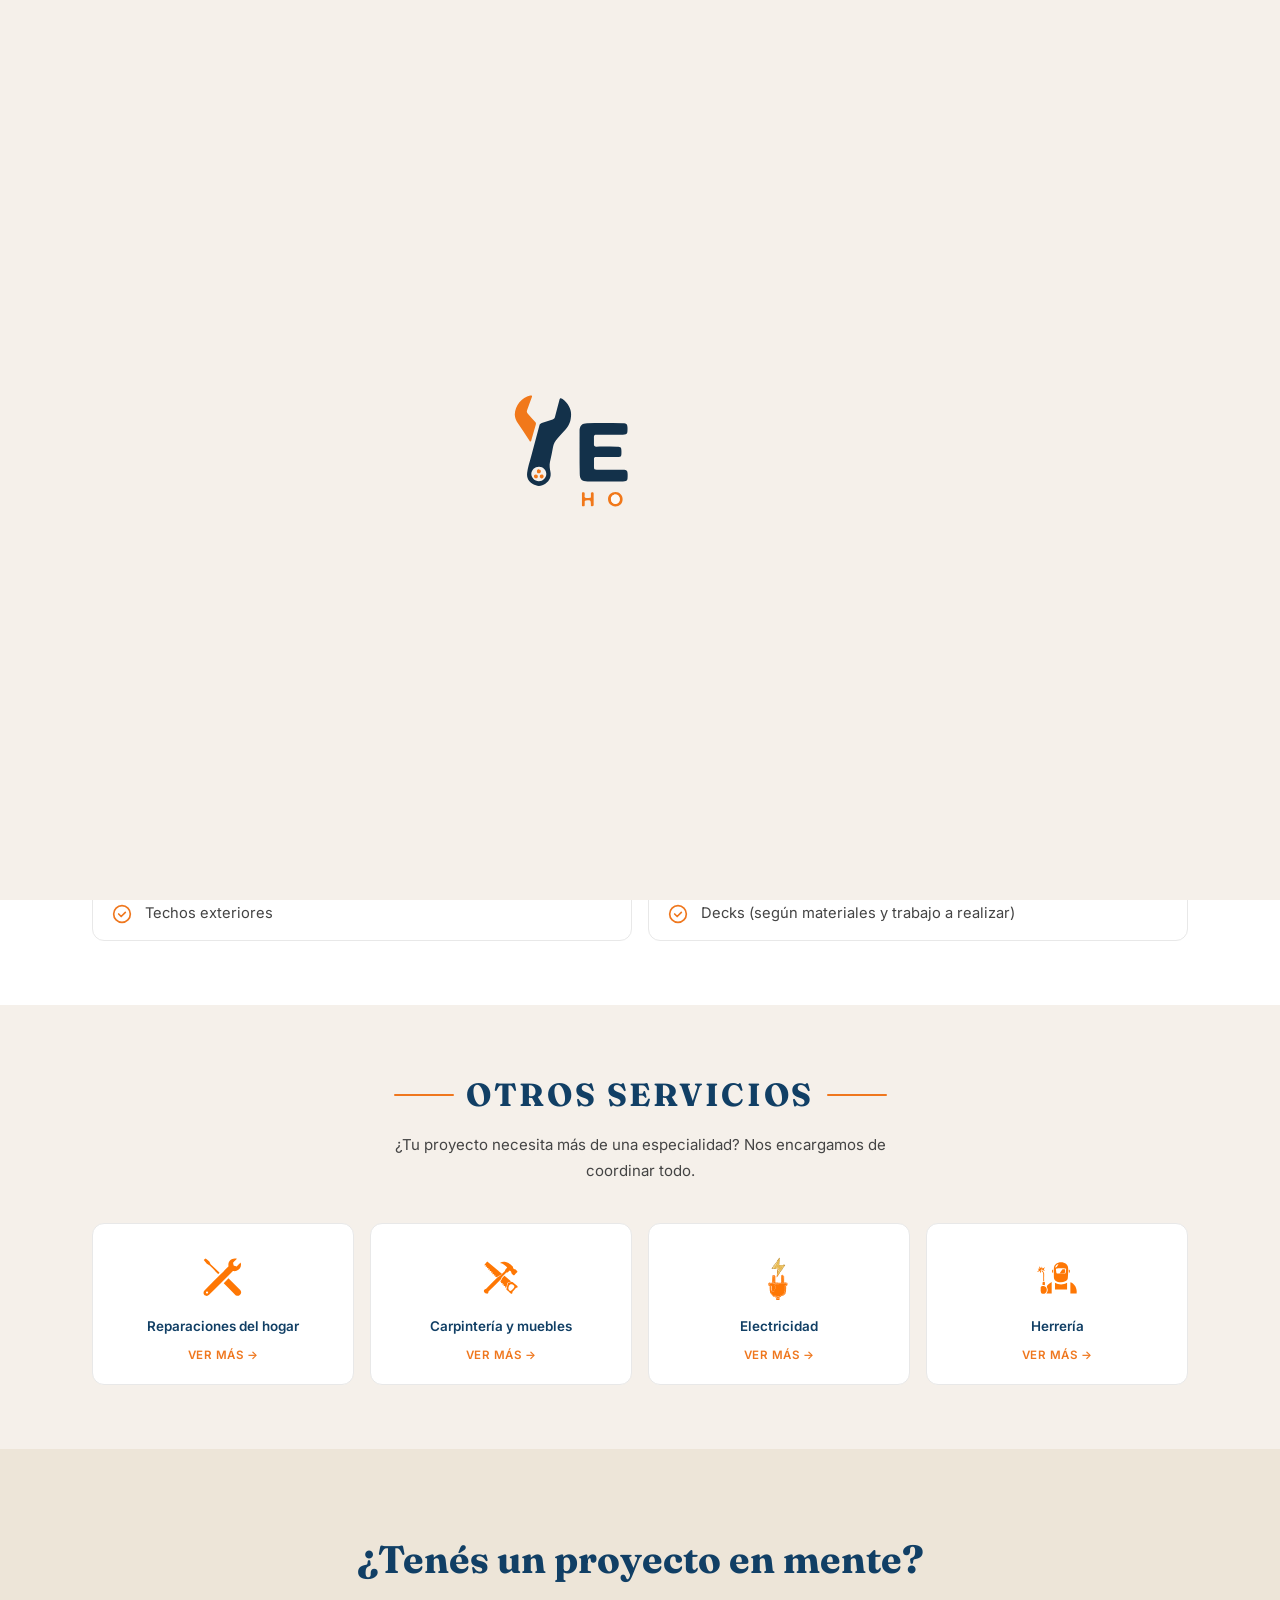
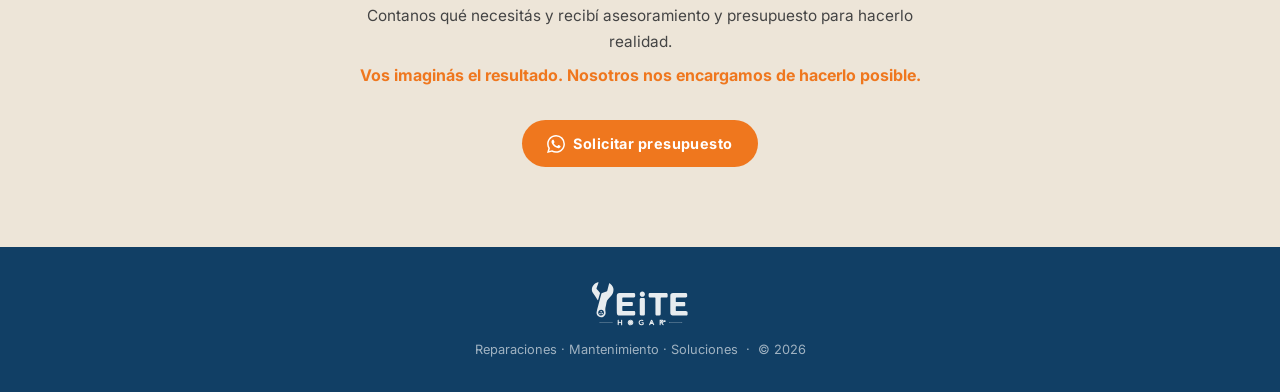
==== servicios/albanileria.html @ 860bdb2c "Initial commit: sitio web Yeite Hogar Co-Authored-By: Claude Sonnet 5 <noreply@anthropic.com>" ====
<!DOCTYPE html>
<html lang="es">
<head>
  <meta charset="UTF-8">
  <meta name="viewport" content="width=device-width, initial-scale=1.0">
  <title>Albañilería – Yeite Hogar</title>
  <meta name="description" content="Reparaciones de albañilería, pequeñas reformas, piletas, pérgolas, techos exteriores y decks. Solicitá presupuesto por WhatsApp.">
  <link rel="preconnect" href="https://fonts.googleapis.com">
  <link rel="preconnect" href="https://fonts.gstatic.com" crossorigin>
  <link href="https://fonts.googleapis.com/css2?family=Fraunces:ital,opsz,wght@0,9..144,400;0,9..144,700;1,9..144,400&family=Inter:wght@400;500;600;700&display=swap" rel="stylesheet">
  <link rel="icon" type="image/x-icon" href="../assets/img/favicon.ico">
  <link rel="stylesheet" href="../assets/css/styles.css">

  <!-- Google tag (gtag.js) -->
<script async src="https://www.googletagmanager.com/gtag/js?id=G-6PPZXK1RP9"></script>
<script>
  window.dataLayer = window.dataLayer || [];
  function gtag(){dataLayer.push(arguments);}
  gtag('js', new Date());

  gtag('config', 'G-6PPZXK1RP9');
</script>

  <!-- Google tag (gtag.js) -->
<script async src="https://www.googletagmanager.com/gtag/js?id=G-9BJTFR44V6"></script>
<script>
  window.dataLayer = window.dataLayer || [];
  function gtag(){dataLayer.push(arguments);}
  gtag('js', new Date());

  gtag('config', 'G-9BJTFR44V6');
</script>

<!-- Google Tag Manager -->
<script>(function(w,d,s,l,i){w[l]=w[l]||[];w[l].push({'gtm.start':
new Date().getTime(),event:'gtm.js'});var f=d.getElementsByTagName(s)[0],
j=d.createElement(s),dl=l!='dataLayer'?'&l='+l:'';j.async=true;j.src=
'https://www.googletagmanager.com/gtm.js?id='+i+dl;f.parentNode.insertBefore(j,f);
})(window,document,'script','dataLayer','GTM-WVPDNW99');</script>
<!-- End Google Tag Manager -->
</head>
<body>

  <!-- Google Tag Manager (noscript) -->
<noscript><iframe src="https://www.googletagmanager.com/ns.html?id=GTM-WVPDNW99"
height="0" width="0" style="display:none;visibility:hidden"></iframe></noscript>
<!-- End Google Tag Manager (noscript) -->

  <!-- ── PRELOADER ── -->
  <div id="preloader" aria-hidden="true">
    <div class="preloader-logo-wrap">
      <svg id="preloader-logo" viewBox="0 0 600 292" xmlns="http://www.w3.org/2000/svg">
        <style>
          #preloader-logo .st3{fill:#13314A;}
          #preloader-logo .st4{fill:#F1781A;}
          #preloader-logo .st2{fill:#FFFFFF;}
          #preloader-logo .st5{fill:#FDFAF7;}
        </style>

        <g id="pl-llave">
          <path class="st3" d="M141,62.4c-0.1,16.2-4.4,26.4-12.3,35.2c-6.4,7.1-12.6,14.3-19.2,21.1c-5.4,5.7-8.9,12-10.2,19.9
            c-1.9,11.5-4.5,22.8-7.1,34.2c-1.8,8-0.1,15.7,1.2,23.6c1.9,11-2.1,20-11,26.4c-9.5,6.8-19.8,7.3-29.8,1.3
            c-9.5-5.6-14.4-14.4-13.1-25.4c1.4-12.8,5.9-25,9.1-37.5c6.2-24,12.9-47.9,19.1-72c0.9-3.4,2.6-4.9,5.6-5.9
            c8.4-2.8,16.7-5.9,25.1-8.5c3.2-1,4.7-2.7,5.5-6c3.2-12.8,6.7-25.5,10-38.3c1.4-5.3,2.7-5.8,7.4-2.7
            C133.4,35.9,141.1,51.2,141,62.4z M67.1,183.9c-9.7-0.2-17.7,7.3-17.9,16.5c-0.2,9.1,7.8,17.2,17.3,17.3
            c9.2,0.1,17.1-7.6,17.3-16.7C83.9,191.8,76.4,184,67.1,183.9z"/>
          <path class="st4" d="M11,63.7c0.9-21,16-39.4,35.6-43.8c1.3-0.3,2.8-1.1,3.9,0.1c1.1,1.2,0.2,2.6-0.2,3.9
            c-3.5,9.8-7,19.6-10.7,29.4c-1.3,3.3-1,5.6,1.6,8.3c5.9,6.2,11.3,12.8,17.1,19.2c1.7,1.8,2,3.4,1.3,5.8
            c-3.5,11.9-6.8,23.9-10.2,35.9c-0.4,1.3-0.4,3.1-2,3.4c-1.7,0.3-2.1-1.6-2.8-2.7c-9.6-14.4-19-28.9-28.7-43.2
            C12.4,74.9,11.4,69.2,11,63.7z"/>
          <path class="st4" d="M65.5,199.2c-2.3-0.3-3.6-2.2-3.4-5c0.2-2.7,2-4.2,4.7-4.1c2.9,0.1,4.7,1.9,4.4,4.8
            C71,197.7,69.3,199.5,65.5,199.2z"/>
          <path class="st4" d="M64.3,205.7c0,3.3-1.7,5-4.3,5.1c-2.6,0.1-4.6-1.4-4.7-4.1c-0.1-2.7,1.2-4.8,4.4-4.8
            C62.6,201.9,63.9,203.6,64.3,205.7z"/>
          <path class="st4" d="M73.1,211c-2.4-0.5-4.4-1.7-4.4-4.5c-0.1-2.9,1.4-4.7,4.4-4.7c2.7,0,4.4,1.5,4.5,4.2
            C77.8,208.9,75.9,210.4,73.1,211z"/>
        </g>

        <g class="pl-letter" data-x="160">
          <path class="st3" d="M160.5,150.3c0-16.4,0-32.8,0-49.1c0-11.7,5.6-17.7,17.4-17.8c27.6-0.2,55.2-0.1,82.9,0
            c8.2,0,10.3,2.5,10.4,10.8c0,16.1,0,16.1-16,16.1c-18.1,0-36.2,0-54.3,0c-6.4,0-7.2,0.9-7.2,7.3c0,4.8,0.1,9.7,0,14.5
            c-0.2,4,1.5,5.5,5.5,5.5c15.9-0.1,31.8,0,47.8,0c8.8,0,10.2,1.4,10.2,10.4c0,13.5-0.1,13.6-13.5,13.6c-14.5,0-29,0-43.5,0
            c-5.7,0-6.4,0.8-6.4,6.5c0,5.6,0,11.2,0,16.8c0.1,5.3,1,6.2,6.4,6.2c20.3,0,40.6,0,60.9,0.1c8.4,0,10.3,1.9,10.4,10.5
            c0.1,15.9-0.1,16.1-16.1,16.1c-25.4,0-50.9,0-76.3,0c-13.2,0-18.2-5.1-18.2-18.4C160.5,183.1,160.5,166.7,160.5,150.3z"/>
        </g>

        <g class="pl-letter" data-x="298">
          <path class="st3" d="M329.3,165.8c0,13.6,0,27.1,0,40.7c0,9.4-1.9,11.3-11.1,11.3c-3.9,0-7.8,0-11.7,0c-4.4,0-6.9-2.4-7.7-6.6
            c-0.3-1.7-0.4-3.4-0.4-5.1c0-26.8,0-53.6,0-80.5c0-10,1.8-11.9,12-12c3.3-0.1,6.6-0.2,9.8,0c6.8,0.3,8.9,2.5,9,9.2
            C329.4,137.1,329.3,151.5,329.3,165.8C329.3,165.8,329.3,165.8,329.3,165.8z"/>
          <path class="st4" d="M298.4,90.8c-0.1-8.8,6.8-16.1,15.3-16.1c8.8-0.1,16,7.2,16,16.1c0,8.3-7.1,15.5-15.5,15.5
            C305.4,106.3,298.5,99.6,298.4,90.8z"/>
        </g>

        <g class="pl-letter" data-x="340">
          <path class="st3" d="M409.4,83.4c15.1,0,30.3-0.1,45.4,0c9.5,0.1,11.3,2.1,11.4,11.7c0.1,15-0.5,15.6-15.8,15.7
            c-6.6,0-13.1,0-19.7,0c-6.1,0-6.4,0.2-6.4,6.3c-0.1,29.2-0.1,58.3-0.2,87.5c0,2.2-0.1,4.4-0.4,6.5c-0.5,4.4-3.2,6.6-7.6,6.6
            c-4.8,0.1-9.7,0.1-14.5,0c-6-0.1-8.8-2.7-8.9-8.9c-0.1-10.1,0-20.3,0-30.4c0-20.7-0.1-41.5,0-62.2c0-4.1-1.3-5.6-5.4-5.5
            c-8.4,0.2-16.8,0.1-25.3,0c-8-0.1-10.2-2.4-10.3-10.4c0-3.4,0-6.9,0.3-10.3c0.4-3.9,2.7-6,6.7-6.4c8.4-0.8,16.8-0.3,25.2-0.4
            C392.6,83.3,401,83.4,409.4,83.4C409.4,83.4,409.4,83.4,409.4,83.4z"/>
        </g>

        <g class="pl-letter" data-x="481">
          <path class="st3" d="M481.8,150.3c0-16.5,0-33.1,0-49.6c0-11.6,4.8-16.9,16.7-17.2c16.1-0.4,32.2-0.1,48.2-0.1
            c8.6,0,17.2-0.1,25.8,0c8.4,0.1,10.5,2.3,10.6,10.6c0,2.7,0,5.3,0,8c-0.1,6.1-2.4,8.5-8.5,8.5c-16.9,0-33.7,0-50.6,0
            c-9.3,0-9.3,0-9.2,9.4c0,3.9,0,7.8,0,11.7c0,5.9,0.3,6.2,6.5,6.2c13.3,0,26.5,0,39.8,0c9.2,0,10.5,1.2,10.6,10.5
            c0.1,13.1-0.3,13.5-13.1,13.4c-12.5,0-25,0-37.5,0c-6,0-6.3,0.3-6.3,6.5c0,5.5,0,10.9,0,16.4c0,6,0.7,6.8,6.6,6.8
            c17.3,0,34.7,0,52,0c1.7,0,3.4,0.1,5.1,0.1c4.1,0,6.6,2.2,6.9,6.1c0.4,4.5,0.4,9.1,0.1,13.5c-0.4,4.7-2.9,6.7-7.9,6.7
            c-27,0.1-54,0.1-81,0c-9.3,0-14.6-5.7-14.7-15.1C481.7,185.3,481.8,167.8,481.8,150.3z"/>
        </g>

        <g class="pl-letter" data-x="166">
          <path class="st4" d="M193.1,258.9c0,4.4-0.1,8.7,0,13.1c0.1,2.4-0.8,3.2-3.2,3.3c-2.4,0-3.6-0.6-3.2-3.1c0-0.3,0-0.6,0-0.9
            c-0.2-10.7-0.6-11-11.7-9.6c-2,0.3-2.7,1.1-2.6,2.9c0.1,2.3-0.1,4.7,0,7c0.1,2.4-0.4,3.6-3.3,3.7c-3.2,0.1-3.1-1.7-3.1-3.8
            c0-8.6,0.1-17.2,0-25.7c0-2.1,0.5-3.1,2.9-3.1c2.2,0,3.7,0.5,3.5,3.1c-0.1,0.6-0.1,1.3,0,1.9c0.4,2.6-1.7,6.4,1.2,7.7
            c3.5,1.5,7.7,0.5,11.6,0.2c1.4-0.1,1.5-1.3,1.5-2.5c0-2.2,0.1-4.4,0-6.6c-0.1-2.2,0-3.9,3.1-3.8c2.8,0,3.4,1.2,3.3,3.7
            C193,250.5,193.1,254.7,193.1,258.9z"/>
        </g>

        <g class="pl-letter" data-x="226">
          <path class="st4" d="M259.9,259c-0.1,9.8-7.2,16.8-16.9,16.7c-9.5-0.1-16.8-7.4-16.8-17c0-9.4,7.7-16.6,17.3-16.5
            C253,242.4,260.1,249.7,259.9,259z M253.4,258.6c-0.1-5.9-4.6-10.6-10.2-10.6c-5.8,0-10.5,5.1-10.3,11c0.2,6.3,4.7,10.9,10.5,10.8
            C249.4,269.6,253.5,265.1,253.4,258.6z"/>
          <path class="st5" d="M253.4,258.6c0.1,6.4-4,11-10,11.2c-5.8,0.2-10.3-4.4-10.5-10.8c-0.2-5.9,4.6-11,10.3-11
            C248.8,248,253.3,252.7,253.4,258.6z"/>
        </g>

        <g class="pl-letter" data-x="284">
          <path class="st4" d="M315.5,257.1c7.7,0.2,6.7-1.5,7,6.4c0.2,8.6-1.8,10.6-11,12c-14.4,2.2-22.8-11.2-19-22.1
            c3.6-10.3,16.7-14.5,25.9-8.3c1.3,0.9,3.5,1.6,1.5,3.8c-1.3,1.5-2.1,3.1-4.8,1.3c-5.5-3.5-11.3-2.5-14.7,1.8
            c-3.2,4-2.8,10.7,0.9,14.6c2.9,3,9.3,3.9,13.1,2c1.9-1,1.5-2.5,1.6-4c0.1-2.1-1.3-2.2-2.8-2.2c-0.9,0-1.9,0-2.8,0
            c-2.1,0-1.9-1.5-2-2.9c0-1.4,0.2-2.5,1.9-2.5C312.1,257.1,313.8,257.1,315.5,257.1z"/>
        </g>

        <g class="pl-letter" data-x="357">
          <path class="st4" d="M386,274.6c-4.6,1.1-7.6,0.8-8.3-3.9c-0.3-2-1.7-2.7-3.7-2.6c-2.3,0.1-4.7,0.2-7,0c-3-0.3-4.6,0.9-5.5,3.7
            c-0.4,1.5-0.7,3.6-3.1,3.5c-1.4,0-3.1,0.6-4-0.5c-0.9-1,0.3-2.3,0.7-3.4c3.3-8.4,6.8-16.7,10.1-25.1c0.9-2.4,2-3.7,5-3.7
            c3.2,0,3.8,1.8,4.7,4.1C378.6,255.9,382.3,265.1,386,274.6z M369.8,250.8c-1.3,3.2-2.4,6.2-3.7,9.1c-0.7,1.7-0.5,2.5,1.6,2.7
            c6.3,0.8,7.1-0.2,4.7-6.1C371.7,254.7,371.5,252.6,369.8,250.8z"/>
          <path class="st5" d="M369.8,250.8c1.7,1.7,1.9,3.8,2.6,5.7c2.4,6,1.6,6.9-4.7,6.1c-2-0.3-2.3-1-1.6-2.7
            C367.4,257,368.5,254,369.8,250.8z"/>
        </g>

        <g class="pl-letter" data-x="410">
          <path class="st4" d="M443.3,274.6c-4.9,1.6-7.6,0-10-3.9c-1.7-2.9-2.4-8.3-7.4-6.8c-4,1.2-1.5,5.6-1.8,8.5
            c-0.3,2.8-1.7,2.7-3.7,2.8c-2.1,0.2-2.7-0.7-2.7-2.7c0.1-9,0-18.1,0-27.1c0-1.6,0.2-2.7,2.3-2.6c4,0.1,8.1-0.2,12.1,0.1
            c4.4,0.3,8,2.3,9.2,6.7c1.2,4.3,1,8.8-3.4,11.7c-2,1.3-1.9,2.3-0.7,4.1C439.3,268.1,441.1,271.2,443.3,274.6z M424,253.4
            c-0.6,3.3,0.1,5.1,4,4.8c3.6-0.3,7.1-0.2,7.8-4.7c0.4-3.1-2.7-5.3-6.8-5.4C425.2,248.1,422.9,249.3,424,253.4z"/>
          <path class="st5" d="M424,253.4c-1-4.2,1.2-5.3,5-5.3c4.1,0.1,7.2,2.3,6.8,5.4c-0.6,4.5-4.2,4.4-7.8,4.7
            C424.1,258.5,423.3,256.7,424,253.4z"/>
          <path class="st2" d="M450,256.6h-5.7c-2.3,0-4.1-1.9-4.1-4.1v-2.6c0-2.3,1.9-4.1,4.1-4.1h5.7c2.3,0,4.1,1.9,4.1,4.1v2.6
            C454.1,254.8,452.3,256.6,450,256.6z"/>
        </g>
      </svg>
    </div>
  </div>

  <!-- ── NAV ── -->
  <nav>
    <div class="nav-inner">
      <a class="nav-logo" href="../index.html">
        <img src="../assets/img/logo.svg" alt="Yeite Hogar">
      </a>
      <button class="nav-toggle" aria-label="Abrir menú" aria-expanded="false">
        <span></span><span></span><span></span>
      </button>
      <ul class="nav-links">
        <li class="nav-dropdown">
          <button class="nav-drop-toggle" aria-haspopup="true" aria-expanded="false">
            Servicios
            <svg class="nav-drop-caret" viewBox="0 0 24 24"><polyline points="6 9 12 15 18 9"/></svg>
          </button>
          <ul class="nav-dropdown-menu">
            <li><a href="reparaciones-hogar.html">Reparaciones del hogar</a></li>
            <li><a href="carpinteria-muebles.html">Carpintería y muebles</a></li>
            <li><a href="albanileria.html">Albañilería</a></li>
            <li><a href="electricidad.html">Electricidad</a></li>
            <li><a href="herreria.html">Herrería</a></li>
          </ul>
        </li>
        <li><a href="../index.html#consorcios">Consorcios y administraciones</a></li>
        <li><a href="../index.html#quienes">Sobre nosotros</a></li>
        <li><a href="https://www.instagram.com/yeiteservicios" target="_blank">  <img src="../assets/img/ico-instagram.svg" alt="Instagram" width="20px"></a></li>
        <li>
          <a href="https://wa.me/5491125984838?text=Hola%20Yeite%20Hogar%2C%20necesito%20un%20presupuesto." class="nav-cta" target="_blank" rel="noopener">
            <img src="../assets/img/ico-whatsapp.svg" alt="">
            Solicitar presupuesto
          </a>
        </li>
      </ul>
    </div>
  </nav>

  <!-- ══════════════════════════════════════════════
       HERO DE SERVICIO
       ══════════════════════════════════════════════ -->
  <section class="service-hero">
    <div class="hero-inner">
      <div class="hero-text">
        <div class="service-breadcrumb">
          <a href="../index.html">Inicio</a> <span>/</span> <a href="../index.html#servicios">Servicios</a> <span>/</span> Albañilería
        </div>
        <h1 class="hero-headline">Albañilería</h1>
        <div class="hero-divider"></div>
        <p class="hero-lead">Reformas y construcción, bien hechas.</p>
        <p class="hero-sub">Desde una reparación puntual hasta una reforma completa de tus espacios exteriores, con materiales y terminaciones de calidad.</p>
        <a href="https://wa.me/5491125984838?text=Hola%20Yeite%20Hogar%2C%20necesito%20un%20presupuesto%20de%20alba%C3%B1iler%C3%ADa." class="btn-orange" target="_blank" rel="noopener">
          <img src="../assets/img/ico-whatsapp.svg" alt="">
          Solicitar presupuesto
        </a>
        <div class="hero-wa-note">
          <img src="../assets/img/ico-whatsapp2.svg" alt="">
          Respuesta rápida
        </div>
      </div>
      <div class="hero-img-wrap">
        <div class="hero-slider">
          <div class="hero-slide is-active"><img src="../assets/img/servicios/YEITE_Albañileria/Reparación_drenaje_con_cemento.png" alt="Reparación de drenaje con cemento"></div>
          <div class="hero-slide"><img src="../assets/img/servicios/YEITE_Albañileria/Reparación_drenaje_con_cemento2.png" alt="Reparación de drenaje con cemento"></div>
          <div class="hero-slide"><img src="../assets/img/servicios/YEITE_Albañileria/Reparación_drenaje_con_cemento3.png" alt="Reparación de drenaje con cemento"></div>
          <button class="hero-slider-arrow hero-slider-prev" aria-label="Imagen anterior">‹</button>
          <button class="hero-slider-arrow hero-slider-next" aria-label="Imagen siguiente">›</button>
          <div class="hero-slider-dots">
            <button class="hero-slider-dot is-active" aria-label="Ir a la imagen 1"></button>
            <button class="hero-slider-dot" aria-label="Ir a la imagen 2"></button>
            <button class="hero-slider-dot" aria-label="Ir a la imagen 3"></button>
          </div>
        </div>
      </div>
    </div>
  </section>

  <!-- ══════════════════════════════════════════════
       QUÉ INCLUYE
       ══════════════════════════════════════════════ -->
  <section id="service-tareas">
    <div class="wrap">
      <div class="section-header-center">
        <h2>¿Qué incluye?</h2>
        <p>Algunos de los trabajos que realizamos dentro de albañilería.</p>
      </div>
      <div class="service-tareas-list">
        <div class="service-tarea-item">
          <svg viewBox="0 0 24 24"><circle cx="12" cy="12" r="10"/><path d="M8 12l3 3 5-5"/></svg>
          <p>Reparaciones de albañilería</p>
        </div>
        <div class="service-tarea-item">
          <svg viewBox="0 0 24 24"><circle cx="12" cy="12" r="10"/><path d="M8 12l3 3 5-5"/></svg>
          <p>Pequeñas reformas</p>
        </div>
        <div class="service-tarea-item">
          <svg viewBox="0 0 24 24"><circle cx="12" cy="12" r="10"/><path d="M8 12l3 3 5-5"/></svg>
          <p>Construcción de piletas</p>
        </div>
        <div class="service-tarea-item">
          <svg viewBox="0 0 24 24"><circle cx="12" cy="12" r="10"/><path d="M8 12l3 3 5-5"/></svg>
          <p>Pérgolas</p>
        </div>
        <div class="service-tarea-item">
          <svg viewBox="0 0 24 24"><circle cx="12" cy="12" r="10"/><path d="M8 12l3 3 5-5"/></svg>
          <p>Techos exteriores</p>
        </div>
        <div class="service-tarea-item">
          <svg viewBox="0 0 24 24"><circle cx="12" cy="12" r="10"/><path d="M8 12l3 3 5-5"/></svg>
          <p>Decks (según materiales y trabajo a realizar)</p>
        </div>
      </div>
    </div>
  </section>

  <!-- ══════════════════════════════════════════════
       OTROS SERVICIOS
       ══════════════════════════════════════════════ -->
  <section id="otros-servicios">
    <div class="wrap">
      <div class="section-header-center">
        <h2>Otros servicios</h2>
        <p>¿Tu proyecto necesita más de una especialidad? Nos encargamos de coordinar todo.</p>
      </div>
      <div class="servicios-grid servicios-grid--compact">
        <a class="srv-card" href="reparaciones-hogar.html">
          <div class="srv-card-icon"><img src="../assets/img/ico-accesorios.svg" alt=""></div>
          <h3>Reparaciones del hogar</h3>
          <span class="srv-card-more">Ver más →</span>
        </a>
        <a class="srv-card" href="carpinteria-muebles.html">
          <div class="srv-card-icon"><img src="../assets/img/ico-carpinteria.svg" alt=""></div>
          <h3>Carpintería y muebles</h3>
          <span class="srv-card-more">Ver más →</span>
        </a>
        <a class="srv-card" href="electricidad.html">
          <div class="srv-card-icon"><img src="../assets/img/ico-electrico.svg" alt=""></div>
          <h3>Electricidad</h3>
          <span class="srv-card-more">Ver más →</span>
        </a>
        <a class="srv-card" href="herreria.html">
          <div class="srv-card-icon"><img src="../assets/img/ico-herreria.svg" alt=""></div>
          <h3>Herrería</h3>
          <span class="srv-card-more">Ver más →</span>
        </a>
      </div>
    </div>
  </section>

  <!-- ══════════════════════════════════════════════
       CTA FINAL
       ══════════════════════════════════════════════ -->
  <section id="cta-final">
    <div class="cta-final-inner">
      <h2>¿Tenés un proyecto en mente?</h2>
      <p class="cta-sub">Contanos qué necesitás y recibí asesoramiento y presupuesto para hacerlo realidad.</p>
      <span class="cta-accent">Vos imaginás el resultado. Nosotros nos encargamos de hacerlo posible.</span>
      <a href="https://wa.me/5491125984838?text=Hola%20Yeite%20Hogar%2C%20necesito%20un%20presupuesto." class="btn-orange" target="_blank" rel="noopener">
        <img src="../assets/img/ico-whatsapp.svg" alt="">
        Solicitar presupuesto
      </a>
    </div>
  </section>

  <!-- ── FOOTER ── -->
  <footer>
    <img src="../assets/img/logo_footer.svg" width="100" alt="Yeite Hogar">
    <p>Reparaciones · Mantenimiento · Soluciones &nbsp;·&nbsp; © 2026</p>
  </footer>

  <!-- ── WA Flotante ── -->
  <a class="wa-float" href="https://wa.me/5491125984838?text=Hola%20Yeite%20Hogar%2C%20necesito%20un%20presupuesto." target="_blank" rel="noopener" aria-label="Contactar por WhatsApp">
    <img src="../assets/img/ico-whatsapp.svg" alt="">
  </a>

  <script>
    // Preloader animado: llave → gira y encastra → letras en cascada → fade out
    (function () {
      const preloader = document.getElementById('preloader');
      if (!preloader) return;
      const llave = document.getElementById('pl-llave');
      const logo = document.getElementById('preloader-logo');
      const letters = Array.from(document.querySelectorAll('.pl-letter'))
        .sort((a, b) => parseFloat(a.dataset.x) - parseFloat(b.dataset.x));
      const reduced = window.matchMedia('(prefers-reduced-motion: reduce)').matches;

      document.body.classList.add('pl-locked');

      function finish() {
        preloader.classList.add('pl-fade-out');
        document.body.classList.remove('pl-locked');
        setTimeout(() => preloader.classList.add('pl-done'), 400);
      }

      // Failsafe: nunca dejar el preloader colgado.
      const failsafe = setTimeout(finish, 5000);

      if (reduced) {
        llave.style.transition = 'none';
        llave.style.transform = 'translate(0,0) scale(1) rotate(0deg)';
        llave.classList.add('pl-appear');
        letters.forEach(l => l.classList.add('pl-in'));
        setTimeout(() => { clearTimeout(failsafe); finish(); }, 300);
        return;
      }

      requestAnimationFrame(() => llave.classList.add('pl-appear'));
      setTimeout(() => llave.classList.add('pl-spin'), 300);

      const letterStart = 300 + 1250;
      const staggerWindow = 700;
      const step = staggerWindow / letters.length;
      letters.forEach((l, i) => {
        setTimeout(() => l.classList.add('pl-in'), letterStart + i * step);
      });

      const lastLetterIn = letterStart + (letters.length - 1) * step + 320;
      setTimeout(() => logo.classList.add('pl-settle'), lastLetterIn);

      const holdEnd = lastLetterIn + 200 + 400;
      setTimeout(() => { clearTimeout(failsafe); finish(); }, holdEnd);
    })();

    // Menú hamburguesa
    const toggle = document.querySelector('.nav-toggle');
    const links  = document.querySelector('.nav-links');
    toggle.addEventListener('click', () => {
      const open = links.classList.toggle('open');
      toggle.classList.toggle('open', open);
      toggle.setAttribute('aria-expanded', open);
    });
    links.querySelectorAll('a').forEach(a => {
      a.addEventListener('click', () => {
        links.classList.remove('open');
        toggle.classList.remove('open');
        toggle.setAttribute('aria-expanded', false);
      });
    });

    // Dropdown "Servicios"
    document.querySelectorAll('.nav-dropdown').forEach(drop => {
      const dropToggle = drop.querySelector('.nav-drop-toggle');
      dropToggle.addEventListener('click', (e) => {
        e.stopPropagation();
        const isOpen = drop.classList.toggle('open');
        dropToggle.setAttribute('aria-expanded', isOpen);
      });
    });
    document.addEventListener('click', () => {
      document.querySelectorAll('.nav-dropdown.open').forEach(d => {
        d.classList.remove('open');
        d.querySelector('.nav-drop-toggle').setAttribute('aria-expanded', 'false');
      });
    });

    // Nav: transparente en hero → blanco al hacer scroll
    const nav = document.querySelector('nav');
    const updateNav = () => {
      nav.classList.toggle('scrolled', window.scrollY > 40);
    };
    window.addEventListener('scroll', updateNav, { passive: true });
    updateNav();

    // Slider de imágenes del hero de servicio
    document.querySelectorAll('.hero-slider').forEach(slider => {
      const slides = Array.from(slider.querySelectorAll('.hero-slide'));
      const dots = Array.from(slider.querySelectorAll('.hero-slider-dot'));
      const prevBtn = slider.querySelector('.hero-slider-prev');
      const nextBtn = slider.querySelector('.hero-slider-next');
      if (slides.length < 2) return;

      let current = Math.max(0, slides.findIndex(s => s.classList.contains('is-active')));
      let timer;
      const reduced = window.matchMedia('(prefers-reduced-motion: reduce)').matches;

      function goTo(index) {
        current = (index + slides.length) % slides.length;
        slides.forEach((s, i) => s.classList.toggle('is-active', i === current));
        dots.forEach((d, i) => d.classList.toggle('is-active', i === current));
      }
      function restart() {
        clearInterval(timer);
        if (!reduced) timer = setInterval(() => goTo(current + 1), 5000);
      }

      dots.forEach((dot, i) => dot.addEventListener('click', () => { goTo(i); restart(); }));
      if (nextBtn) nextBtn.addEventListener('click', () => { goTo(current + 1); restart(); });
      if (prevBtn) prevBtn.addEventListener('click', () => { goTo(current - 1); restart(); });

      restart();
    });
  </script>

</body>
</html>
---- assets/css/styles.css ----
*, *::before, *::after { box-sizing: border-box; margin: 0; padding: 0; }

    :root {
      --navy:    #113F65;
      --orange:  #EF771E;
      --cream:   #F5F0EA;
      --cream2:  #EDE5D8;
      --white:   #FFFFFF;
      --ink:     #1A1A1A;
      --ink2:    #444444;
      --muted:   #888888;
      --max-w:   1160px;
    }

    html { scroll-behavior: smooth; }
    body { font-family: 'Inter', sans-serif; color: var(--ink); background: var(--white); font-size: 16px; line-height: 1.6; }
    img { display: block; max-width: 100%; }
    a { text-decoration: none; }

    .wrap { max-width: var(--max-w); margin: 0 auto; padding: 0 2rem; }

    /* ── Botones ── */
    .btn-orange {
      display: inline-flex; align-items: center; gap: .5rem;
      background: var(--orange); color: var(--white);
      font-weight: 700; font-size: .9rem; letter-spacing: .03em;
      padding: .75rem 1.6rem; border-radius: 50px;
      transition: background .2s; white-space: nowrap;
    }
    .btn-orange:hover { background: #d4660f; }
    .btn-orange img { width: 18px; height: 18px; }

    .btn-outline {
      display: inline-flex; align-items: center; gap: .5rem;
      border: 2px solid var(--navy); color: var(--navy);
      font-weight: 600; font-size: .9rem;
      padding: .65rem 1.4rem; border-radius: 50px;
      transition: background .2s, color .2s;
    }
    .btn-outline:hover { background: var(--navy); color: var(--white); }

    /* ── NAV ── */
    nav {
      position: fixed; top: 0; left: 0; right: 0; z-index: 100;
      background: transparent;
      border-bottom: 1px solid transparent;
      height: 68px;
      transition: background .35s ease, border-color .35s ease, box-shadow .35s ease;
    }
    nav.scrolled {
      background: rgba(255,255,255,.97);
      backdrop-filter: blur(12px);
      -webkit-backdrop-filter: blur(12px);
      border-bottom: 1px solid rgba(0,0,0,.07);
      box-shadow: 0 2px 12px rgba(0,0,0,.06);
    }
    .nav-inner {
      max-width: var(--max-w); margin: 0 auto; padding: 0 2rem;
      height: 100%; display: flex; align-items: center; justify-content: space-between; gap: 2rem;
    }
    .nav-logo img { height: 44px; width: auto; }

    .nav-links { list-style: none; display: flex; align-items: center; gap: 2rem; }
    .nav-links a {
      font-size: .75rem; font-weight: 600; color: var(--navy);
      letter-spacing: .04em; text-transform: uppercase;
      transition: color .2s;
    }
    .nav-links a:hover { color: var(--orange); }

    .nav-cta {
      background: var(--orange) !important;
      color: var(--white) !important;
      padding: .45rem 1.2rem !important;
      border-radius: 50px !important;
      display: inline-flex !important; align-items: center; gap: .4rem;
    }
    .nav-cta:hover { background: #d4660f !important; color: var(--white) !important; }
    .nav-cta img { width: 16px; height: 16px; }

    .nav-toggle {
      display: none; flex-direction: column; gap: 5px;
      background: none; border: none; cursor: pointer; padding: 4px;
    }
    .nav-toggle span {
      display: block; width: 24px; height: 2px;
      background: var(--navy); border-radius: 2px;
      transition: transform .25s, opacity .25s;
    }
    .nav-toggle.open span:nth-child(1) { transform: translateY(7px) rotate(45deg); }
    .nav-toggle.open span:nth-child(2) { opacity: 0; }
    .nav-toggle.open span:nth-child(3) { transform: translateY(-7px) rotate(-45deg); }

    /* ── NAV: dropdown "Servicios" ── */
    .nav-dropdown { position: relative; }
    .nav-drop-toggle {
      display: inline-flex; align-items: center; gap: .35rem;
      background: none; border: none; cursor: pointer; padding: 0;
      font-family: inherit; font-size: .75rem; font-weight: 600; color: var(--navy);
      letter-spacing: .04em; text-transform: uppercase;
      transition: color .2s;
    }
    .nav-drop-toggle:hover { color: var(--orange); }
    .nav-drop-caret {
      width: 12px; height: 12px; stroke: currentColor; fill: none;
      stroke-width: 2; stroke-linecap: round; stroke-linejoin: round;
      transition: transform .2s;
    }
    .nav-dropdown.open .nav-drop-caret { transform: rotate(180deg); }

    .nav-dropdown-menu {
      list-style: none; position: absolute; top: calc(100% + 14px); left: 50%;
      transform: translateX(-50%);
      background: var(--white); border-radius: 12px;
      box-shadow: 0 8px 28px rgba(0,0,0,.14);
      padding: .5rem; min-width: 230px; display: none; z-index: 150;
    }
    .nav-dropdown.open .nav-dropdown-menu { display: block; }
    .nav-dropdown-menu li a {
      display: block; padding: .6rem .9rem; border-radius: 8px;
      font-size: .8rem; font-weight: 500; color: var(--ink2);
      text-transform: none; letter-spacing: 0; white-space: nowrap;
    }
    .nav-dropdown-menu li a:hover { background: var(--cream); color: var(--navy); }

    @media (hover: hover) and (pointer: fine) {
      .nav-dropdown:hover .nav-dropdown-menu { display: block; }
      .nav-dropdown:hover .nav-drop-caret { transform: rotate(180deg); }
      /* Puente invisible que cubre el espacio entre el botón y el menú
         para que el :hover no se pierda al mover el mouse entre ambos. */
      .nav-dropdown-menu::before {
        content: '';
        position: absolute;
        top: -14px; left: 0; right: 0; height: 14px;
      }
    }

    /* ══════════════════════════════════════════════
       HERO — full viewport, imagen de fondo real
       ══════════════════════════════════════════════ */
  /*   #hero {
      position: relative;
      min-height: 90vh;
      overflow: hidden;
      display: flex;
      align-items: center;
    }
 */
    /* Imagen ocupa todo el fondo del hero */
   /*  .hero-img-wrap {
      position: absolute;
      inset: 0;
      z-index: 0;
    }
    .hero-img-wrap img {
      width: 100%; height: 100%;
      object-fit: cover;
      object-position: right center;
    } */
    /* Gradiente: crema sólido izquierda → transparente derecha */
  /*   .hero-img-wrap::after {
      content: '';
      position: absolute; inset: 0;
      background: linear-gradient(
        to right,
        rgba(245,240,234,1)    0%,
        rgba(245,240,234,0.97) 0%,
        rgba(245,240,234,0.85) 7%,
        rgba(245,240,234,0.1)  100%,
        rgba(245,240,234,0)    21%
      )
    } */

    /* Contenedor del texto sobre la imagen */
   /*  .hero-inner {
      position: relative; z-index: 1;
      width: 100%; max-width: var(--max-w);
      margin: 0 auto;
      padding: 0 2rem;
      min-height: 90vh;
      display: flex;
      align-items: center;
    }

    .hero-text {
      padding: 7rem 0 5rem;
      max-width: 500px;
    }

    .hero-headline {
      font-family: 'Fraunces', serif;
      font-size: clamp(2rem, 3.6vw, 3rem);
      font-weight: 700; line-height: 1.15;
      color: var(--navy); margin-bottom: .5rem;
    }
    .hero-headline .accent { color: var(--orange); }

    .hero-divider {
      width: 48px; height: 3px;
      background: var(--orange); margin: 1.1rem 0;
      border-radius: 2px;
    }

    .hero-lead {
      font-size: 1.08rem; font-weight: 600;
      color: var(--navy); margin-bottom: .5rem;
    }
    .hero-sub {
      font-size: .92rem; color: var(--ink2);
      line-height: 1.7; margin-bottom: 1.8rem; max-width: 400px;
    }

    .hero-wa-note {
      margin-top: .9rem;
      display: flex; align-items: center; gap: .45rem;
      font-size: .78rem; font-weight: 600; color: var(--muted);
      text-transform: uppercase; letter-spacing: .08em;
    }
    .hero-wa-note img { width: 16px; height: 16px; opacity: .6; } */


     /* ══════════════════════════════════════════════
       HERO
       ══════════════════════════════════════════════ */
    #hero {
      padding-top: 68px;
      background: var(--cream);
      overflow: hidden;
    }
    .hero-inner {
      margin: 0 auto;
      display: grid; grid-template-columns: 1fr 1fr;
      align-items: center; gap: 0;
    }
    .hero-text { padding: 4rem 4rem 4rem 4rem; }

    .hero-headline {
      font-family: 'Fraunces', serif;
      font-size: clamp(2rem, 3.6vw, 3rem);
      font-weight: 700; line-height: 1.15;
      color: var(--navy); margin-bottom: .5rem;
    }
    .hero-headline .accent { color: var(--orange); }

    .hero-divider {
      width: 48px; height: 3px;
      background: var(--orange); margin: 1.1rem 0;
      border-radius: 2px;
    }

    .hero-lead {
      font-size: 1.08rem; font-weight: 600;
      color: var(--navy); margin-bottom: .5rem;
    }
    .hero-sub {
      font-size: .92rem; color: var(--ink2);
      line-height: 1.7; margin-bottom: 1.8rem; max-width: 400px;
    }

    .hero-wa-note {
      margin-top: .9rem;
      display: flex; align-items: center; gap: .45rem;
      font-size: .78rem; font-weight: 600; color: var(--muted);
      text-transform: uppercase; letter-spacing: .08em;
    }
    .hero-wa-note img { width: 16px; height: 16px; opacity: .6; }

    .hero-img-wrap {
      height: 100%; min-height: 480px;
      position: relative; overflow: hidden;
    }
    .hero-img-wrap img,
    .hero-img-wrap video {
      width: 100%; height: 100%; object-fit: cover;
      object-position: center;
    }

    /* ══════════════════════════════════════════════
       SERVICIOS
       ══════════════════════════════════════════════ */
    #servicios { background: var(--white); padding: 4rem 0; }

    .section-header-center {
      text-align: center; margin-bottom: 2.5rem;
    }
    .section-header-center h2 {
      font-family: 'Fraunces', serif;
      font-size: clamp(1.5rem, 2.5vw, 2rem);
      font-weight: 700; color: var(--navy);
      text-transform: uppercase; letter-spacing: .08em;
      display: flex; align-items: center; justify-content: center; gap: .8rem;
    }
    .section-header-center h2::before,
    .section-header-center h2::after {
      content: ''; flex: 1; max-width: 60px;
      height: 2px; background: var(--orange); border-radius: 1px;
    }
    .section-header-center p {
      font-size: .94rem; color: var(--ink2);
      max-width: 520px; margin: .75rem auto 0; line-height: 1.7;
    }

    .servicios-grid {
      display: grid;
      grid-template-columns: repeat(5, 1fr);
      gap: 1rem;
    }
    .servicios-grid.servicios-grid--compact {
      grid-template-columns: repeat(4, 1fr);
    }

    .srv-card {
      border: 1.5px solid #E8E8E8;
      border-radius: 12px;
      padding: 1.6rem 1rem 1.2rem;
      display: flex; flex-direction: column;
      align-items: center; text-align: center; gap: .7rem;
      transition: box-shadow .2s, border-color .2s;
      background: var(--white);
    }
    .srv-card:hover {
      border-color: var(--orange);
      box-shadow: 0 4px 18px rgba(239,119,30,.12);
    }
    .srv-card-icon {
      width: 56px; height: 56px;
      display: flex; align-items: center; justify-content: center;
    }
    .srv-card-icon img { width: 44px; height: 44px; }
    .srv-card h3 {
      font-size: .84rem; font-weight: 600;
      color: var(--navy); line-height: 1.35;
    }
    .srv-card-more {
      font-size: .72rem; font-weight: 600; color: var(--orange);
      text-transform: uppercase; letter-spacing: .04em;
    }

    /* Banner CTA pequeño */
    .banner-cta {
      background: var(--cream); margin-top: 2rem; border-radius: 12px;
      padding: 1.2rem 1.8rem;
      display: flex; align-items: center; gap: 1.2rem;
    }
    .banner-cta-icon { font-size: 1.8rem; flex-shrink: 0; }
    .banner-cta p { font-size: .94rem; color: var(--ink); }
    .banner-cta p strong { color: var(--navy); }

    /* ══════════════════════════════════════════════
       CONSORCIOS / ADMINISTRACIONES
       ══════════════════════════════════════════════ */
    #consorcios { background: var(--cream); padding: 4.5rem 0; }

    .consorcios-inner {
      max-width: var(--max-w); margin: 0 auto; padding: 0 2rem;
      display: grid; grid-template-columns: 1fr 1fr;
      gap: 3.5rem; align-items: center;
    }

    .consorcios-text h2 {
      font-family: 'Fraunces', serif;
      font-size: clamp(1.6rem, 2.8vw, 2.2rem);
      font-weight: 700; color: var(--navy);
      text-transform: uppercase; letter-spacing: .06em;
      line-height: 1.2; margin-bottom: 1.1rem;
    }
    .consorcios-text .c-lead {
      font-size: .97rem; font-weight: 600;
      color: var(--orange); margin-bottom: .75rem;
    }
    .consorcios-text p {
      font-size: .92rem; color: var(--ink2);
      line-height: 1.75; margin-bottom: .6rem;
    }
    .consorcios-text .c-bold {
      font-weight: 700; color: var(--navy);
      font-size: .93rem; margin: .8rem 0 1.4rem;
    }

    .consorcios-img img {
      width: 100%; border-radius: 16px;
      box-shadow: 0 8px 32px rgba(0,0,0,.12);
    }

    /* ══════════════════════════════════════════════
       POR QUÉ ELEGIRNOS
       ══════════════════════════════════════════════ */
    #porque { background: var(--white); padding: 4rem 0; }

    .porque-inner { max-width: var(--max-w); margin: 0 auto; padding: 0 2rem; }

    .porque-grid {
      display: grid;
      grid-template-columns: repeat(6, 1fr);
      gap: .75rem; margin-top: 2.5rem;
    }
    .porque-item {
      display: flex; flex-direction: column;
      align-items: center; text-align: center; gap: .6rem;
      padding: 1.2rem .6rem;
    }
    .porque-item-icon {
      width: 48px; height: 48px;
      display: flex; align-items: center; justify-content: center;
    }
    .porque-item-icon svg {
      width: 36px; height: 36px;
      stroke: var(--navy); fill: none;
      stroke-width: 1.5; stroke-linecap: round; stroke-linejoin: round;
    }
    .porque-item p {
      font-size: .78rem; color: var(--ink2);
      line-height: 1.4;
    }

    /* ══════════════════════════════════════════════
       QUIÉNES SOMOS
       ══════════════════════════════════════════════ */
    #quienes { background: var(--cream); padding: 4.5rem 0; }

    .quienes-inner {
      max-width: var(--max-w); margin: 0 auto; padding: 0 2rem;
      display: grid; grid-template-columns: 1fr 1fr;
      gap: 3.5rem; align-items: center;
    }

    .quienes-img img {
      width: 100%; border-radius: 16px;
      box-shadow: 0 8px 32px rgba(0,0,0,.12);
    }

    .quienes-content h2 {
      font-family: 'Fraunces', serif;
      font-size: clamp(1.5rem, 2.5vw, 2rem);
      font-weight: 700; color: var(--navy);
      text-transform: uppercase; letter-spacing: .08em;
      margin-bottom: 1rem;
    }
    .quienes-content p {
      font-size: .92rem; color: var(--ink2);
      line-height: 1.78; margin-bottom: .75rem;
    }
    .quienes-content .q-bold {
      font-size: .92rem; font-weight: 700;
      color: var(--navy); font-style: italic;
      border-left: 3px solid var(--orange);
      padding-left: .9rem; margin-top: 1rem;
      line-height: 1.6;
    }

    /* ══════════════════════════════════════════════
       CTA FINAL
       ══════════════════════════════════════════════ */
    #cta-final {
      background: var(--cream2);
      padding: 5rem 0; text-align: center;
    }
    .cta-final-inner { max-width: 640px; margin: 0 auto; padding: 0 2rem; }

    .cta-final-inner h2 {
      font-family: 'Fraunces', serif;
      font-size: clamp(1.8rem, 3vw, 2.5rem);
      font-weight: 700; color: var(--navy);
      margin-bottom: .75rem;
    }
    .cta-final-inner .cta-sub {
      font-size: .96rem; color: var(--ink2);
      margin-bottom: .5rem; line-height: 1.7;
    }
    .cta-final-inner .cta-accent {
      font-size: 1rem; font-weight: 700;
      color: var(--orange); margin-bottom: 2rem;
      display: block;
    }

    /* ══════════════════════════════════════════════
       FOOTER
       ══════════════════════════════════════════════ */
    footer {
      background: var(--navy);
      color: rgba(255,255,255,.6);
      padding: 2rem;
      text-align: center;
      font-size: .8rem;
    }
    footer img { margin: 0 auto .75rem; opacity: .9; }
    footer p { line-height: 1.6; }

    /* ── WA Float ── */
    .wa-float {
      position: fixed; bottom: 24px; right: 24px; z-index: 200;
      width: 56px; height: 56px; background: #25D366;
      border-radius: 50%; display: flex; align-items: center; justify-content: center;
      box-shadow: 0 4px 16px rgba(0,0,0,.22);
      transition: transform .2s;
    }
    .wa-float:hover { transform: scale(1.08); }
    .wa-float img { width: 30px; height: 30px; }

    /* ══════════════════════════════════════════════
       PÁGINA DE SERVICIO INDIVIDUAL
       ══════════════════════════════════════════════ */
    .service-hero { padding-top: 68px; background: var(--cream); overflow: hidden; }
    .service-hero-inner {
      max-width: var(--max-w); margin: 0 auto; padding: 4rem 2rem;
      display: grid; grid-template-columns: 1fr 1fr;
      gap: 3rem; align-items: center;
    }
    .service-breadcrumb {
      font-size: .78rem; font-weight: 600; color: var(--muted);
      text-transform: uppercase; letter-spacing: .06em;
      margin-bottom: 1.1rem; display: flex; align-items: center; gap: .4rem;
    }
    .service-breadcrumb a { color: var(--navy); }
    .service-breadcrumb a:hover { color: var(--orange); }
    .service-hero-text h1 {
      font-family: 'Fraunces', serif;
      font-size: clamp(1.8rem, 3.4vw, 2.6rem);
      font-weight: 700; color: var(--navy); line-height: 1.15;
      text-transform: uppercase; letter-spacing: .04em;
      margin-bottom: .6rem;
    }
    .service-lead {
      font-size: 1.02rem; font-weight: 600; color: var(--orange); margin-bottom: .8rem;
    }
    .service-sub {
      font-size: .94rem; color: var(--ink2); line-height: 1.75;
      margin-bottom: 1.8rem; max-width: 460px;
    }
    .service-hero-img img {
      width: 100%; border-radius: 16px;
      box-shadow: 0 8px 32px rgba(0,0,0,.12);
    }

    #service-tareas { background: var(--white); padding: 4rem 0; }
    .service-tareas-list {
      display: grid; grid-template-columns: repeat(2, 1fr);
      gap: 1rem; margin-top: 2.5rem;
    }
    .service-tarea-item {
      display: flex; align-items: flex-start; gap: .8rem;
      border: 1.5px solid #E8E8E8; border-radius: 12px; padding: 1rem 1.2rem;
    }
    .service-tarea-item svg {
      width: 20px; height: 20px; flex-shrink: 0; margin-top: 2px;
      stroke: var(--orange); fill: none; stroke-width: 2;
      stroke-linecap: round; stroke-linejoin: round;
    }
    .service-tarea-item p { font-size: .92rem; color: var(--ink2); line-height: 1.5; }

    #otros-servicios { background: var(--cream); padding: 4rem 0; }

    /* ── Slider de imágenes del hero de servicio ── */
    .hero-slider { position: absolute; inset: 0; }
    .hero-slide {
      position: absolute; inset: 0; opacity: 0;
      transition: opacity .6s ease; pointer-events: none;
    }
    .hero-slide.is-active { opacity: 1; pointer-events: auto; }
    .hero-slide img { width: 100%; height: 100%; object-fit: cover; object-position: center; }

    .hero-slider-arrow {
      position: absolute; top: 50%; transform: translateY(-50%);
      width: 40px; height: 40px; border-radius: 50%; border: none;
      background: rgba(255,255,255,.85); color: var(--navy);
      font-size: 1.5rem; line-height: 1; cursor: pointer; z-index: 5;
      display: flex; align-items: center; justify-content: center;
      transition: background .2s;
    }
    .hero-slider-arrow:hover { background: var(--white); }
    .hero-slider-prev { left: 16px; }
    .hero-slider-next { right: 16px; }

    .hero-slider-dots {
      position: absolute; bottom: 20px; left: 0; right: 0; z-index: 5;
      display: flex; justify-content: center; gap: .5rem;
    }
    .hero-slider-dot {
      width: 9px; height: 9px; border-radius: 50%; border: none;
      background: rgba(255,255,255,.6); cursor: pointer; padding: 0;
      transition: background .2s, transform .2s;
    }
    .hero-slider-dot.is-active { background: var(--orange); transform: scale(1.2); }

    @media (prefers-reduced-motion: reduce) {
      .hero-slide { transition: none; }
    }

    /* ══════════════════════════════════════════════
       RESPONSIVE
       ══════════════════════════════════════════════ */
    @media (max-width: 1024px) {
      .servicios-grid { grid-template-columns: repeat(3, 1fr); }
      .porque-grid { grid-template-columns: repeat(4, 1fr); }
    }

    @media (max-width: 860px) {
      .nav-toggle { display: flex; }
      .nav-links {
        display: none; position: absolute;
        top: 68px; left: 0; right: 0;
        background: var(--white);
        border-bottom: 1px solid #eee;
        flex-direction: column; align-items: stretch;
        gap: 0; padding: .4rem 0;
      }
      .nav-links.open { display: flex; }
      .nav-links li { border-top: 1px solid #eee; }
      .nav-links a { display: block; padding: .85rem 2rem; font-size: .9rem; }
      .nav-cta { margin: .5rem 2rem !important; text-align: center !important; justify-content: center; }

      /* Dropdown "Servicios" pasa a acordeón dentro del menú mobile */
      .nav-drop-toggle { display: flex; width: 100%; justify-content: space-between; padding: .85rem 2rem; }
      .nav-dropdown-menu {
        position: static; transform: none; box-shadow: none; border-radius: 0;
        padding: 0; background: var(--cream); min-width: 0;
      }
      .nav-dropdown-menu li a { padding: .7rem 2.6rem; font-size: .85rem; }

      /* Hero mobile */
        .hero-inner { grid-template-columns: 1fr; }
      .hero-text { padding: 2.5rem 1.5rem; }
      .hero-img-wrap { min-height: 280px; }


      .consorcios-inner,
      .quienes-inner,
      .service-hero-inner { grid-template-columns: 1fr; gap: 2rem; }
      .quienes-img { order: -1; }
      .service-hero-inner { padding: 2.5rem 1.5rem; }

      .servicios-grid,
      .servicios-grid.servicios-grid--compact { grid-template-columns: repeat(2, 1fr); }
      .porque-grid { grid-template-columns: repeat(3, 1fr); }
      .service-tareas-list { grid-template-columns: 1fr; }
    }

    @media (max-width: 560px) {
      .servicios-grid,
      .servicios-grid.servicios-grid--compact { grid-template-columns: repeat(2, 1fr); }
      .porque-grid { grid-template-columns: repeat(2, 1fr); }
      .cta-final-inner h2 { font-size: 1.6rem; }
      .btn-orange, .btn-outline { width: 100%; justify-content: center; }
    }

    @media (prefers-reduced-motion: reduce) {
      html { scroll-behavior: auto; }
      * { transition: none !important; }
    }

    /* ══════════════════════════════════════════════
       PRELOADER
       ══════════════════════════════════════════════ */
    #preloader {
      position: fixed; inset: 0; z-index: 9999;
      display: flex; align-items: center; justify-content: center;
      background: var(--cream);
      transition: opacity .35s ease;
    }
    #preloader.pl-fade-out { opacity: 0; pointer-events: none; }
    #preloader.pl-done { display: none; }

    .preloader-logo-wrap { width: min(42vw, 260px); }
    #preloader-logo { display: block; width: 100%; height: auto; overflow: visible; }

    #pl-llave {
      transform-origin: 70px 125px;
      opacity: 0;
      transform: translate(146px,-129px) scale(2.3) rotate(0deg);
    }
    #pl-llave.pl-appear {
      opacity: 1;
      transition: opacity .3s cubic-bezier(.33,0,.2,1);
    }
    #pl-llave.pl-spin {
      transform: translate(0,0) scale(1) rotate(360deg);
      transition: transform 1.25s cubic-bezier(.65,0,.3,1);
    }

    .pl-letter {
      opacity: 0;
      transform: translateY(10px) scale(.94);
      transform-box: fill-box;
      transform-origin: center;
    }
    .pl-letter.pl-in {
      opacity: 1;
      transform: translateY(0) scale(1);
      transition: opacity .32s cubic-bezier(.2,.8,.2,1), transform .32s cubic-bezier(.2,.8,.2,1);
    }

    #preloader-logo.pl-settle { animation: pl-settle-bounce .3s ease-out; }
    @keyframes pl-settle-bounce {
      0%   { transform: scale(1); }
      45%  { transform: scale(1.025); }
      100% { transform: scale(1); }
    }

    body.pl-locked { overflow: hidden; }

    @media (prefers-reduced-motion: reduce) {
      #pl-llave, .pl-letter, #preloader { transition: none !important; }
      #preloader-logo.pl-settle { animation: none !important; }
    }
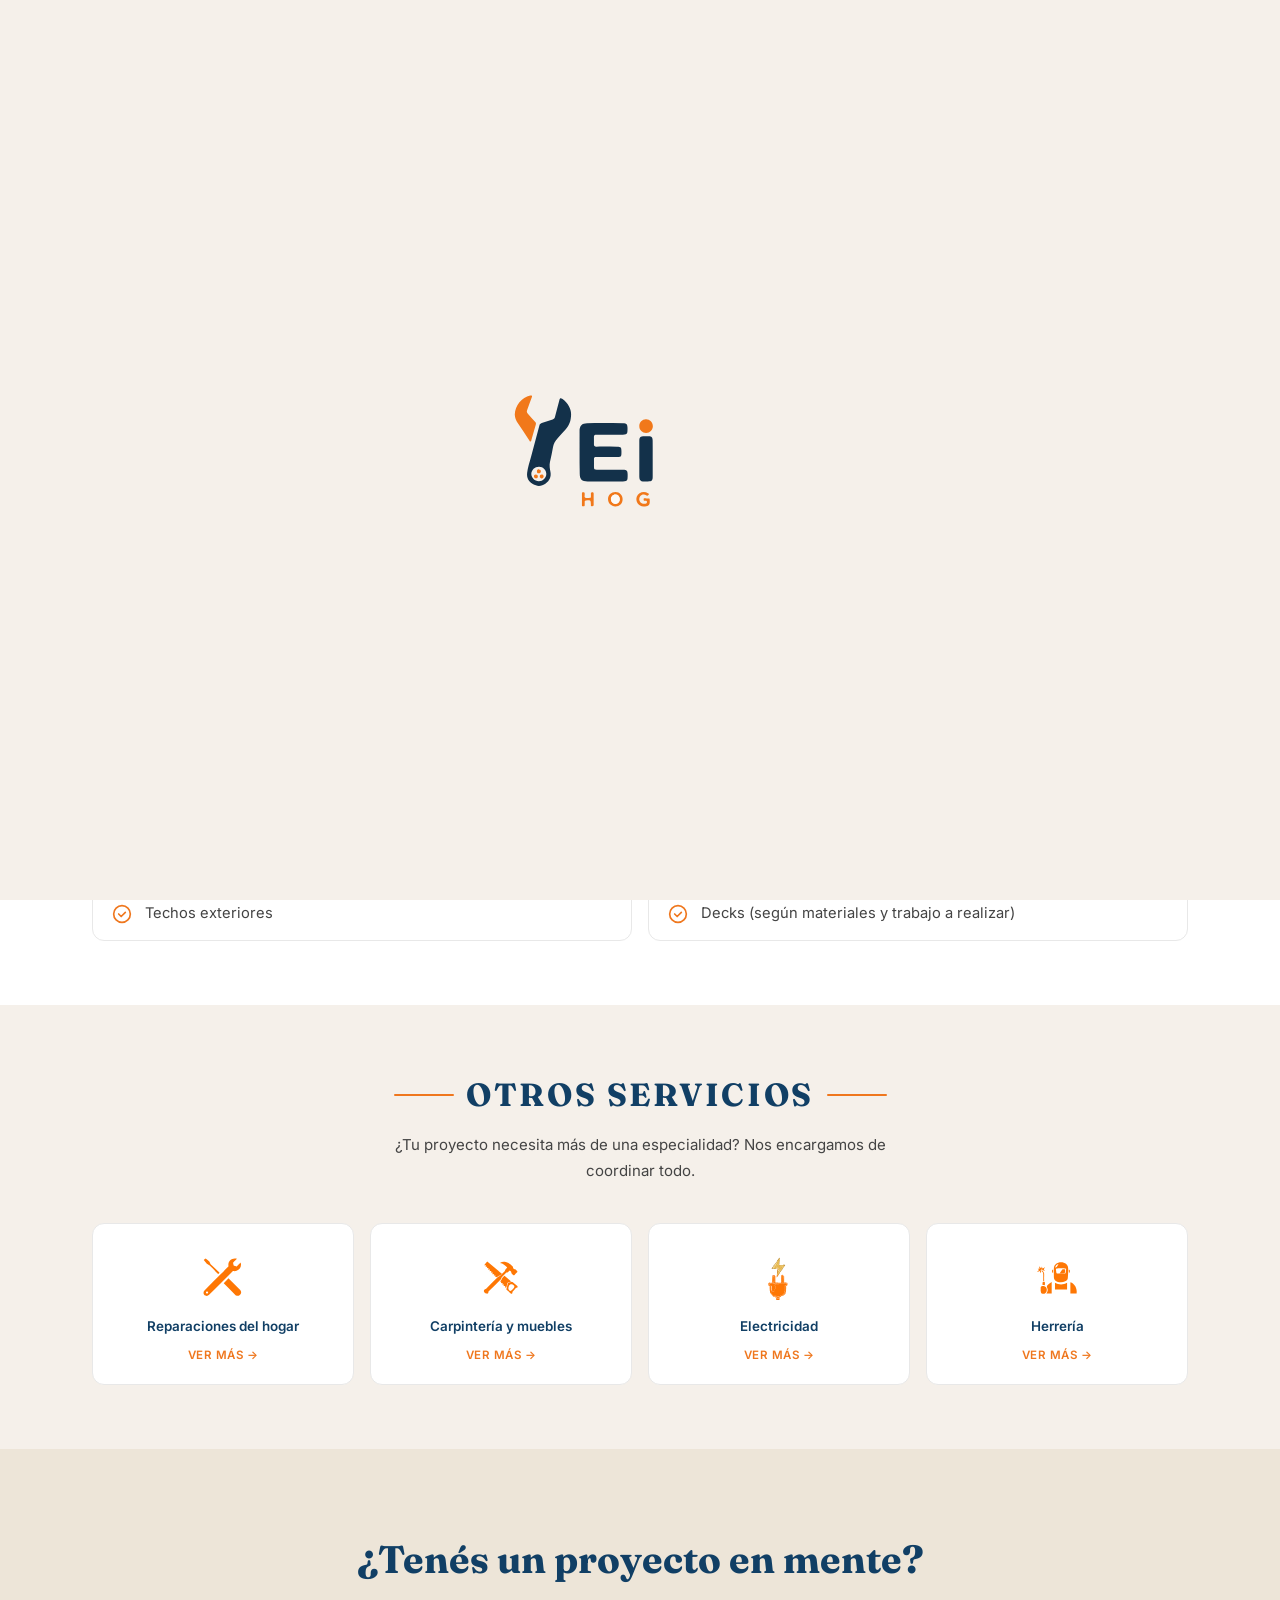
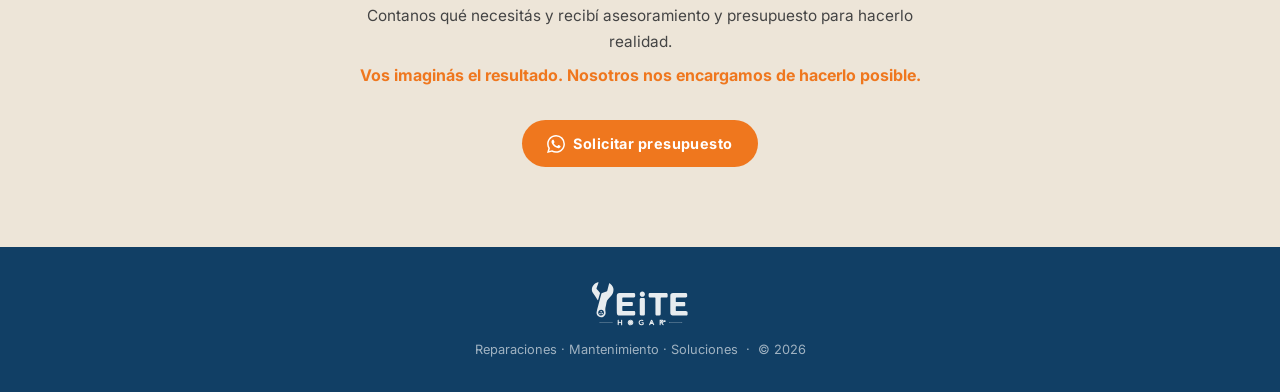
==== commit 19c97a98: "Rediseñar sección Servicios con galería fotográfica y refrescar Por qué elegirnos Reemplaza las card" ====
--- a/servicios/albanileria.html
+++ b/servicios/albanileria.html
@@ -178,7 +178,6 @@
             <li><a href="herreria.html">Herrería</a></li>
           </ul>
         </li>
-        <li><a href="../index.html#consorcios">Consorcios y administraciones</a></li>
         <li><a href="../index.html#quienes">Sobre nosotros</a></li>
         <li><a href="https://www.instagram.com/yeiteservicios" target="_blank">  <img src="../assets/img/ico-instagram.svg" alt="Instagram" width="20px"></a></li>
         <li>
--- a/assets/css/styles.css
+++ b/assets/css/styles.css
@@ -336,6 +336,84 @@
       text-transform: uppercase; letter-spacing: .04em;
     }
 
+    /* ── Servicios: galería fotográfica (home) ── */
+    .servicios-photo-grid {
+      display: flex; flex-wrap: wrap; justify-content: center;
+      gap: 1.5rem;
+    }
+
+    .srv-photo-card {
+      position: relative; display: block; overflow: hidden;
+      border-radius: 16px; isolation: isolate; cursor: pointer;
+      flex: 0 0 calc((100% - 3rem) / 3);
+      height: 410px;
+    }
+
+    .srv-photo-card-media {
+      position: absolute; inset: 0; display: block;
+    }
+    .srv-photo-card-media img {
+      width: 100%; height: 100%; object-fit: cover; object-position: center;
+      transition: transform .4s ease;
+    }
+
+    /* Degradado oscuro: más intenso abajo, transparente arriba */
+    .srv-photo-card::before {
+      content: ''; position: absolute; inset: 0; z-index: 1;
+      background: linear-gradient(
+        to top,
+        rgba(17,63,101,.92) 0%,
+        rgba(17,63,101,.6)  36%,
+        rgba(17,63,101,.1)  66%,
+        rgba(17,63,101,0)   85%
+      );
+    }
+
+    /* Capa naranja corporativa al hover/focus */
+    .srv-photo-card::after {
+      content: ''; position: absolute; inset: 0; z-index: 1;
+      background: rgba(239,119,30,0);
+      transition: background .4s ease;
+    }
+
+    .srv-photo-card-content {
+      position: relative; z-index: 2; height: 100%;
+      display: flex; flex-direction: column; justify-content: flex-end;
+      align-items: flex-start; text-align: left;
+      padding: 1.6rem 1.5rem; gap: .5rem;
+    }
+
+    .srv-photo-card-content h3 {
+      font-family: 'Fraunces', serif; font-weight: 700;
+      font-size: clamp(1.15rem, 1.6vw, 1.5rem);
+      line-height: 1.2; color: var(--white);
+    }
+    .srv-photo-card-content p {
+      font-size: .88rem; line-height: 1.5; color: rgba(255,255,255,.9);
+      max-width: 320px; margin-bottom: .3rem;
+    }
+
+    .srv-photo-card-cta { transition: background .4s ease; }
+
+    .srv-photo-card:focus-visible {
+      outline: 3px solid var(--orange); outline-offset: 3px;
+    }
+
+    @media (hover: hover) and (pointer: fine) {
+      .srv-photo-card:hover .srv-photo-card-media img,
+      .srv-photo-card:focus-visible .srv-photo-card-media img {
+        transform: scale(1.04);
+      }
+      .srv-photo-card:hover::after,
+      .srv-photo-card:focus-visible::after {
+        background: rgba(239,119,30,.4);
+      }
+      .srv-photo-card:hover .srv-photo-card-cta,
+      .srv-photo-card:focus-visible .srv-photo-card-cta {
+        background: #d4660f;
+      }
+    }
+
     /* Banner CTA pequeño */
     .banner-cta {
       background: var(--cream); margin-top: 2rem; border-radius: 12px;
@@ -347,42 +425,6 @@
     .banner-cta p strong { color: var(--navy); }
 
     /* ══════════════════════════════════════════════
-       CONSORCIOS / ADMINISTRACIONES
-       ══════════════════════════════════════════════ */
-    #consorcios { background: var(--cream); padding: 4.5rem 0; }
-
-    .consorcios-inner {
-      max-width: var(--max-w); margin: 0 auto; padding: 0 2rem;
-      display: grid; grid-template-columns: 1fr 1fr;
-      gap: 3.5rem; align-items: center;
-    }
-
-    .consorcios-text h2 {
-      font-family: 'Fraunces', serif;
-      font-size: clamp(1.6rem, 2.8vw, 2.2rem);
-      font-weight: 700; color: var(--navy);
-      text-transform: uppercase; letter-spacing: .06em;
-      line-height: 1.2; margin-bottom: 1.1rem;
-    }
-    .consorcios-text .c-lead {
-      font-size: .97rem; font-weight: 600;
-      color: var(--orange); margin-bottom: .75rem;
-    }
-    .consorcios-text p {
-      font-size: .92rem; color: var(--ink2);
-      line-height: 1.75; margin-bottom: .6rem;
-    }
-    .consorcios-text .c-bold {
-      font-weight: 700; color: var(--navy);
-      font-size: .93rem; margin: .8rem 0 1.4rem;
-    }
-
-    .consorcios-img img {
-      width: 100%; border-radius: 16px;
-      box-shadow: 0 8px 32px rgba(0,0,0,.12);
-    }
-
-    /* ══════════════════════════════════════════════
        POR QUÉ ELEGIRNOS
        ══════════════════════════════════════════════ */
     #porque { background: var(--white); padding: 4rem 0; }
@@ -391,27 +433,60 @@
 
     .porque-grid {
       display: grid;
-      grid-template-columns: repeat(6, 1fr);
-      gap: .75rem; margin-top: 2.5rem;
+      grid-template-columns: repeat(3, 1fr);
+      gap: 1.25rem; margin-top: 2.5rem;
     }
     .porque-item {
-      display: flex; flex-direction: column;
-      align-items: center; text-align: center; gap: .6rem;
-      padding: 1.2rem .6rem;
+      display: flex; flex-direction: row;
+      align-items: flex-start; text-align: left; gap: 1rem;
+      padding: 1.6rem 1.5rem;
+      background: var(--cream);
+      border: 1px solid transparent;
+      border-radius: 16px;
+      transition: transform .3s ease, box-shadow .3s ease, border-color .3s ease;
     }
     .porque-item-icon {
-      width: 48px; height: 48px;
+      width: 52px; height: 52px; flex-shrink: 0;
       display: flex; align-items: center; justify-content: center;
+      border-radius: 50%;
+      background: rgba(239,119,30,.12);
+      transition: background .3s ease;
     }
     .porque-item-icon svg {
-      width: 36px; height: 36px;
-      stroke: var(--navy); fill: none;
-      stroke-width: 1.5; stroke-linecap: round; stroke-linejoin: round;
+      width: 26px; height: 26px;
+      stroke: var(--orange); fill: none;
+      stroke-width: 1.8; stroke-linecap: round; stroke-linejoin: round;
     }
     .porque-item p {
-      font-size: .78rem; color: var(--ink2);
-      line-height: 1.4;
-    }
+      font-size: .92rem; font-weight: 500; color: var(--ink2);
+      line-height: 1.55; margin-top: .3rem;
+    }
+
+    @media (hover: hover) and (pointer: fine) {
+      .porque-item:hover {
+        transform: translateY(-4px);
+        box-shadow: 0 10px 28px rgba(17,63,101,.12);
+        border-color: rgba(239,119,30,.35);
+      }
+      .porque-item:hover .porque-item-icon { background: rgba(239,119,30,.2); }
+    }
+
+    /* CTA al pie de "Por qué elegirnos" */
+    .porque-cta {
+      display: flex; align-items: center; justify-content: space-between;
+      gap: 1.5rem; margin-top: 2.5rem;
+      background: var(--navy); color: var(--white);
+      border-radius: 16px; padding: 1.8rem 2rem;
+    }
+    .porque-cta-text h3 {
+      font-family: 'Fraunces', serif; font-weight: 700;
+      font-size: clamp(1.15rem, 2vw, 1.5rem);
+      margin-bottom: .3rem;
+    }
+    .porque-cta-text p {
+      font-size: .9rem; color: rgba(255,255,255,.82);
+    }
+    .porque-cta .btn-orange { flex-shrink: 0; }
 
     /* ══════════════════════════════════════════════
        QUIÉNES SOMOS
@@ -591,7 +666,10 @@
        ══════════════════════════════════════════════ */
     @media (max-width: 1024px) {
       .servicios-grid { grid-template-columns: repeat(3, 1fr); }
-      .porque-grid { grid-template-columns: repeat(4, 1fr); }
+      .porque-grid { grid-template-columns: repeat(2, 1fr); }
+
+      /* Servicios (home): tablet, 2 columnas */
+      .srv-photo-card { flex: 0 0 calc((100% - 1.5rem) / 2); height: 390px; }
     }
 
     @media (max-width: 860px) {
@@ -623,7 +701,6 @@
       .hero-img-wrap { min-height: 280px; }
 
 
-      .consorcios-inner,
       .quienes-inner,
       .service-hero-inner { grid-template-columns: 1fr; gap: 2rem; }
       .quienes-img { order: -1; }
@@ -631,16 +708,23 @@
 
       .servicios-grid,
       .servicios-grid.servicios-grid--compact { grid-template-columns: repeat(2, 1fr); }
-      .porque-grid { grid-template-columns: repeat(3, 1fr); }
+      .porque-grid { grid-template-columns: repeat(2, 1fr); }
       .service-tareas-list { grid-template-columns: 1fr; }
     }
 
     @media (max-width: 560px) {
       .servicios-grid,
       .servicios-grid.servicios-grid--compact { grid-template-columns: repeat(2, 1fr); }
-      .porque-grid { grid-template-columns: repeat(2, 1fr); }
+      .porque-grid { grid-template-columns: repeat(1, 1fr); }
       .cta-final-inner h2 { font-size: 1.6rem; }
       .btn-orange, .btn-outline { width: 100%; justify-content: center; }
+
+      /* Servicios (home): mobile, 1 columna */
+      .srv-photo-card { flex: 0 0 100%; height: 320px; }
+      .srv-photo-card .srv-photo-card-cta.btn-orange { width: auto; }
+
+      /* "Por qué elegirnos": CTA apilado en mobile */
+      .porque-cta { flex-direction: column; align-items: stretch; text-align: center; }
     }
 
     @media (prefers-reduced-motion: reduce) {
